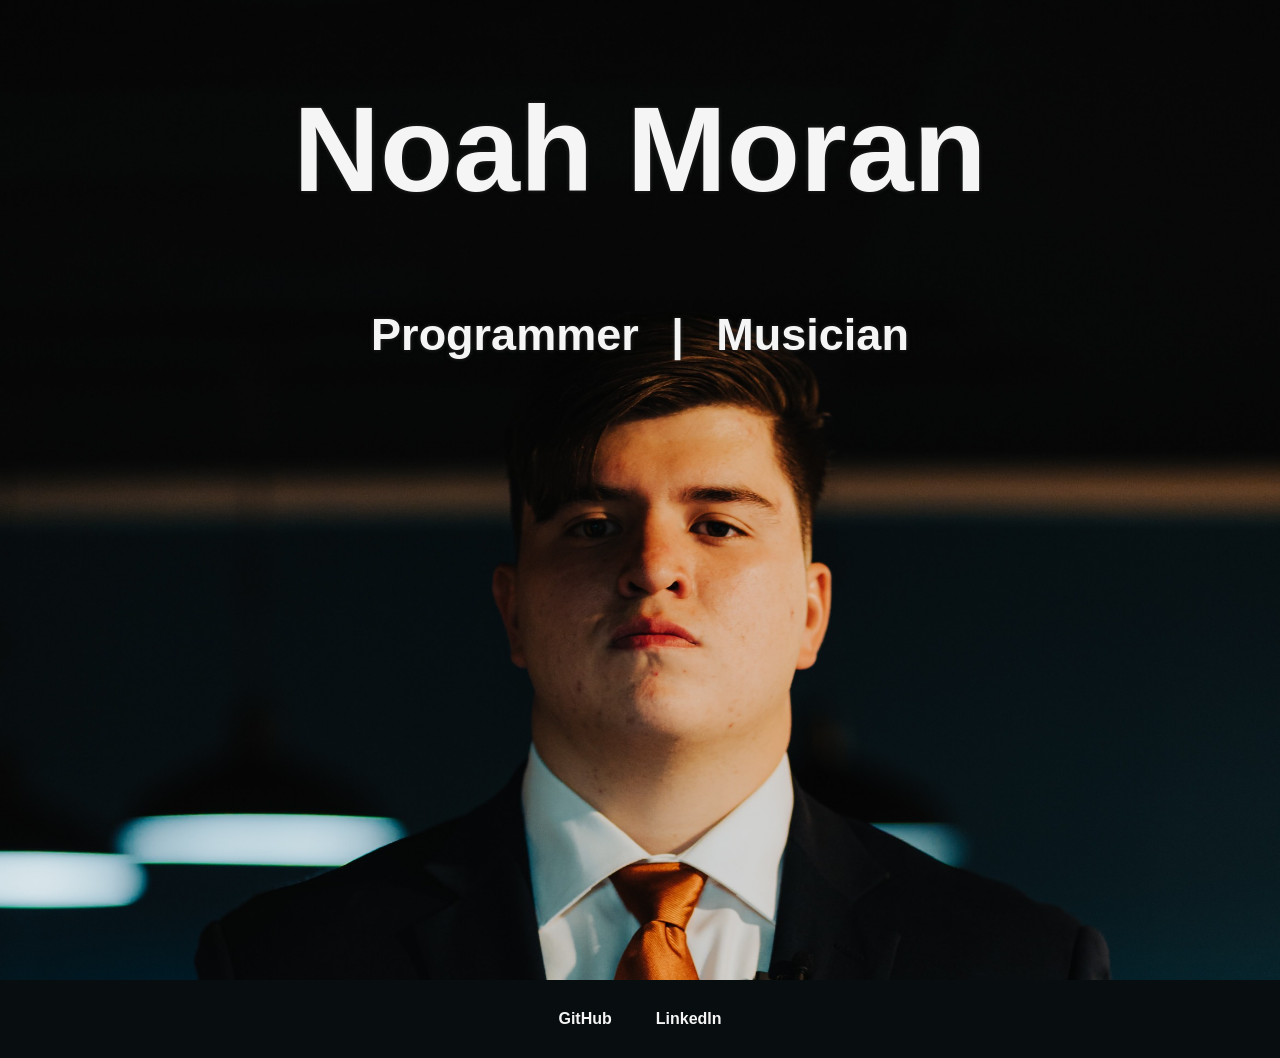
==== index.html @ e1f33503 "Add files via upload" ====
<!DOCTYPE html>
<html lang="en">
<head>
    <meta name ="viewport" content="width=device-width, intial-scale = 1.0">
    <meta charset="UTF-8">
    <title>Noah Moran - Portfolio</title>
    <link rel="stylesheet" href="styleSheets/homePage.css">
</head>
<body id="page1Background">
<div class="content"
    <div id="mainTitle">
        <h1 id="title">Noah Moran</h1>
        <h5 id="options"><a class="button" href="programmer.html">Programmer</a>  | <a class="button" href="">Musician</a>
    </div>
</div>
    <footer>
        <div class="social-media">
            <a href="github.com/nmoran512" class="button">GitHub</a>
            <a href="" class="button">LinkedIn</a>
        </div>
    </footer>
</body>
</html>
---- styleSheets/homePage.css ----
body, html{
    text-align: center;
    margin: 0;
    padding: 0;
    height: 100%;

}
#page1Background{
    background-image: url("/images/THE MORAN-112 (1).jpeg");
    background-size: cover;
}

header{
    background-color: #080D10;
    color: whitesmoke;
    padding: 10px 0;
}
#mainTitle{
    color: whitesmoke;
    font-family: sans-serif;
    font-size: 60px;
    text-shadow: 0 0 4px #2A292B;
}
#options{
    margin-top: 70px;
    font-size: 45px;
}
footer{
    text-align: center;
    position: relative;
    bottom:0;
}
.button{
    font-family: sans-serif;
    display: inline-block;
    padding: 10px 20px;
    cursor: pointer;
    color: whitesmoke;
    border: none;
    text-decoration: none;
    font-weight: bold;
}
.social-media{
    background: #080D10;
    padding: 20px;
}
.content{
    min-height: 100%
}
nav ul{
    list-style: none;
    text-align: center;
}
nav ul li{
    display: inline;
    font-weight: bold;
    text-shadow: 0 0 4px #2A292B;
}
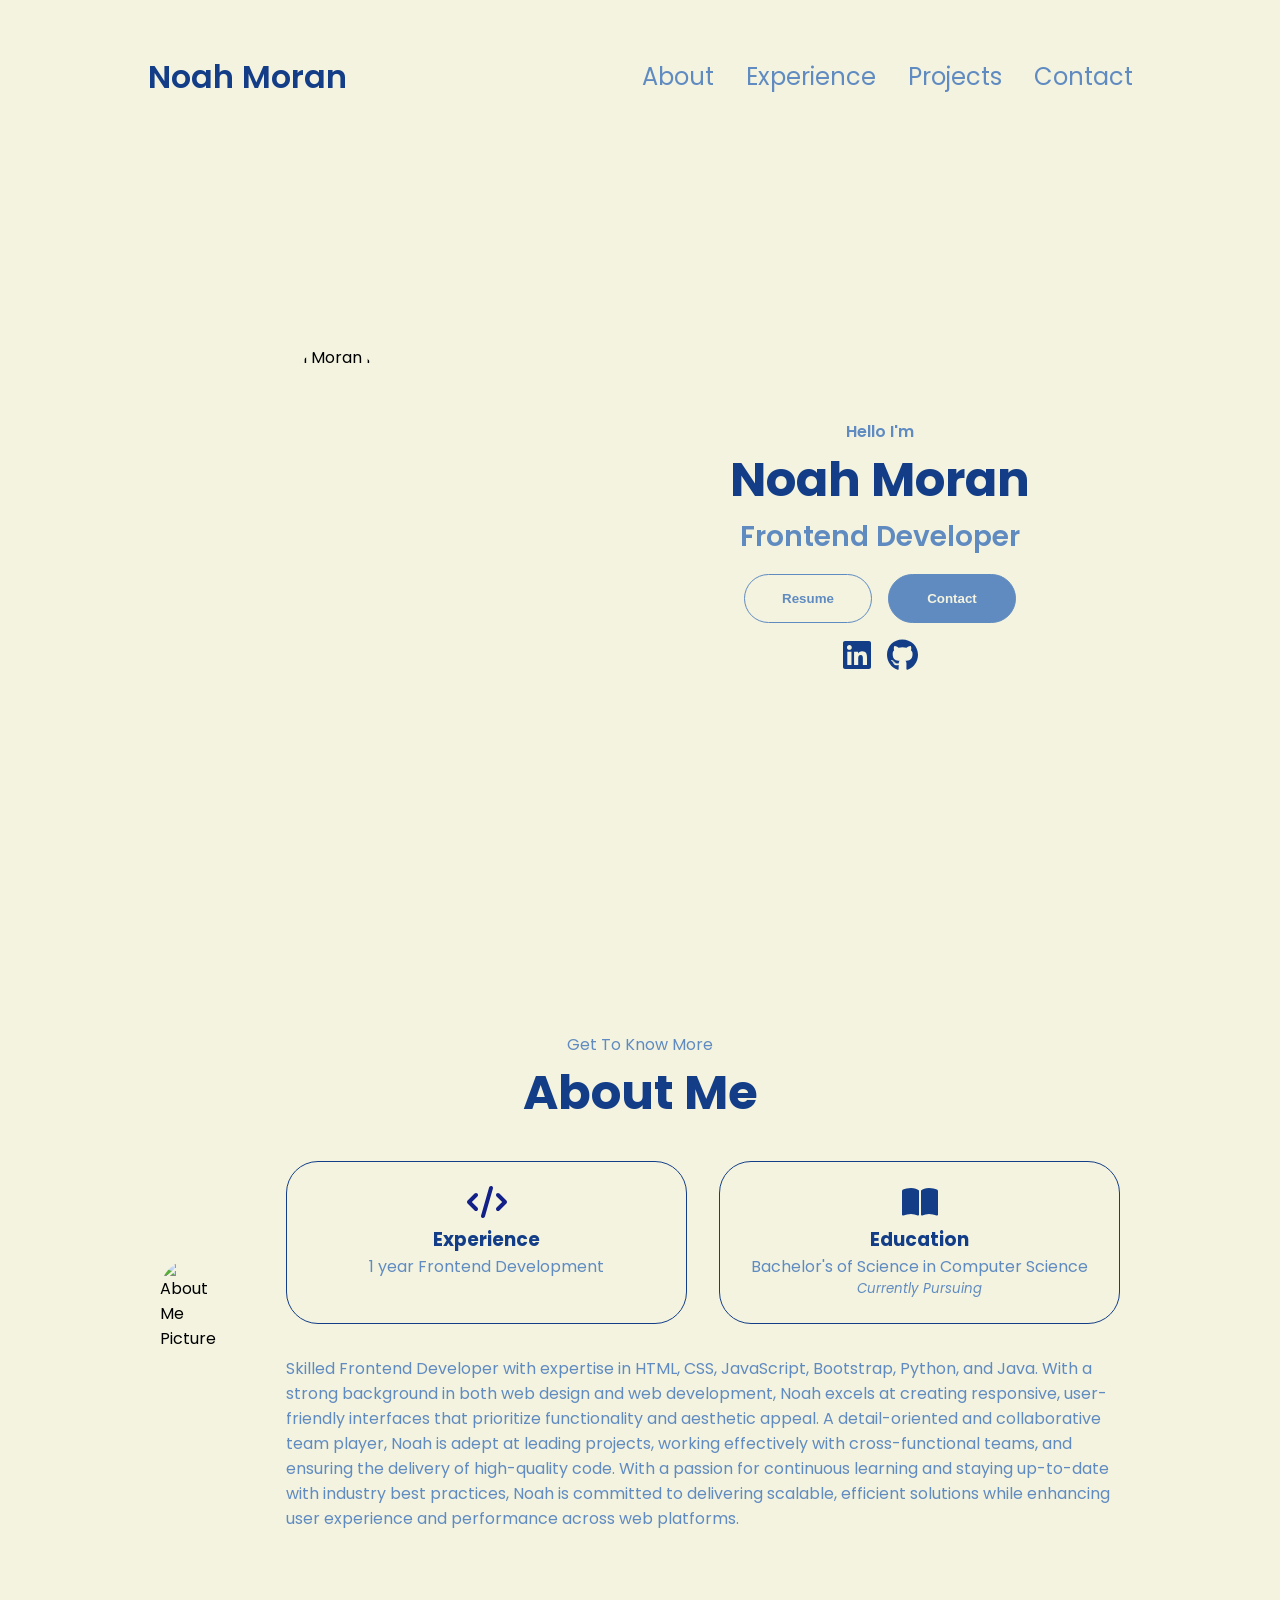
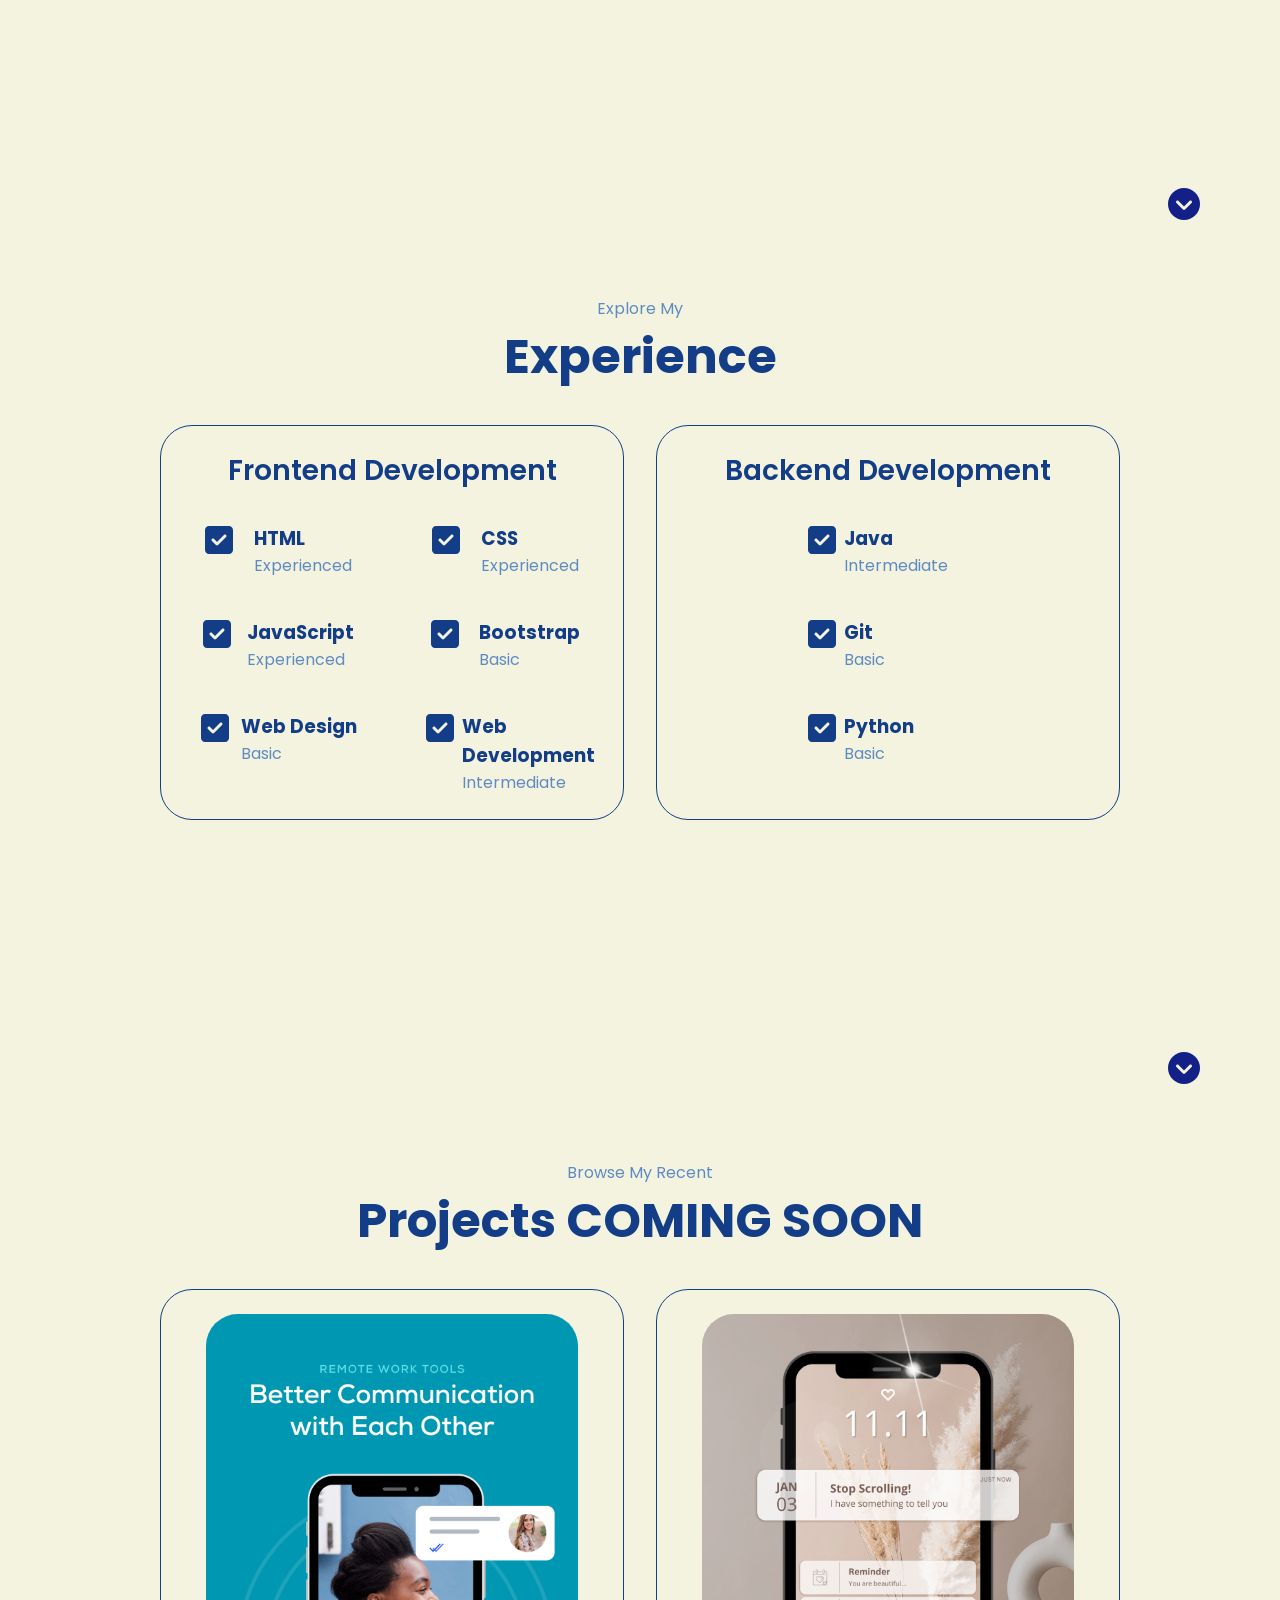
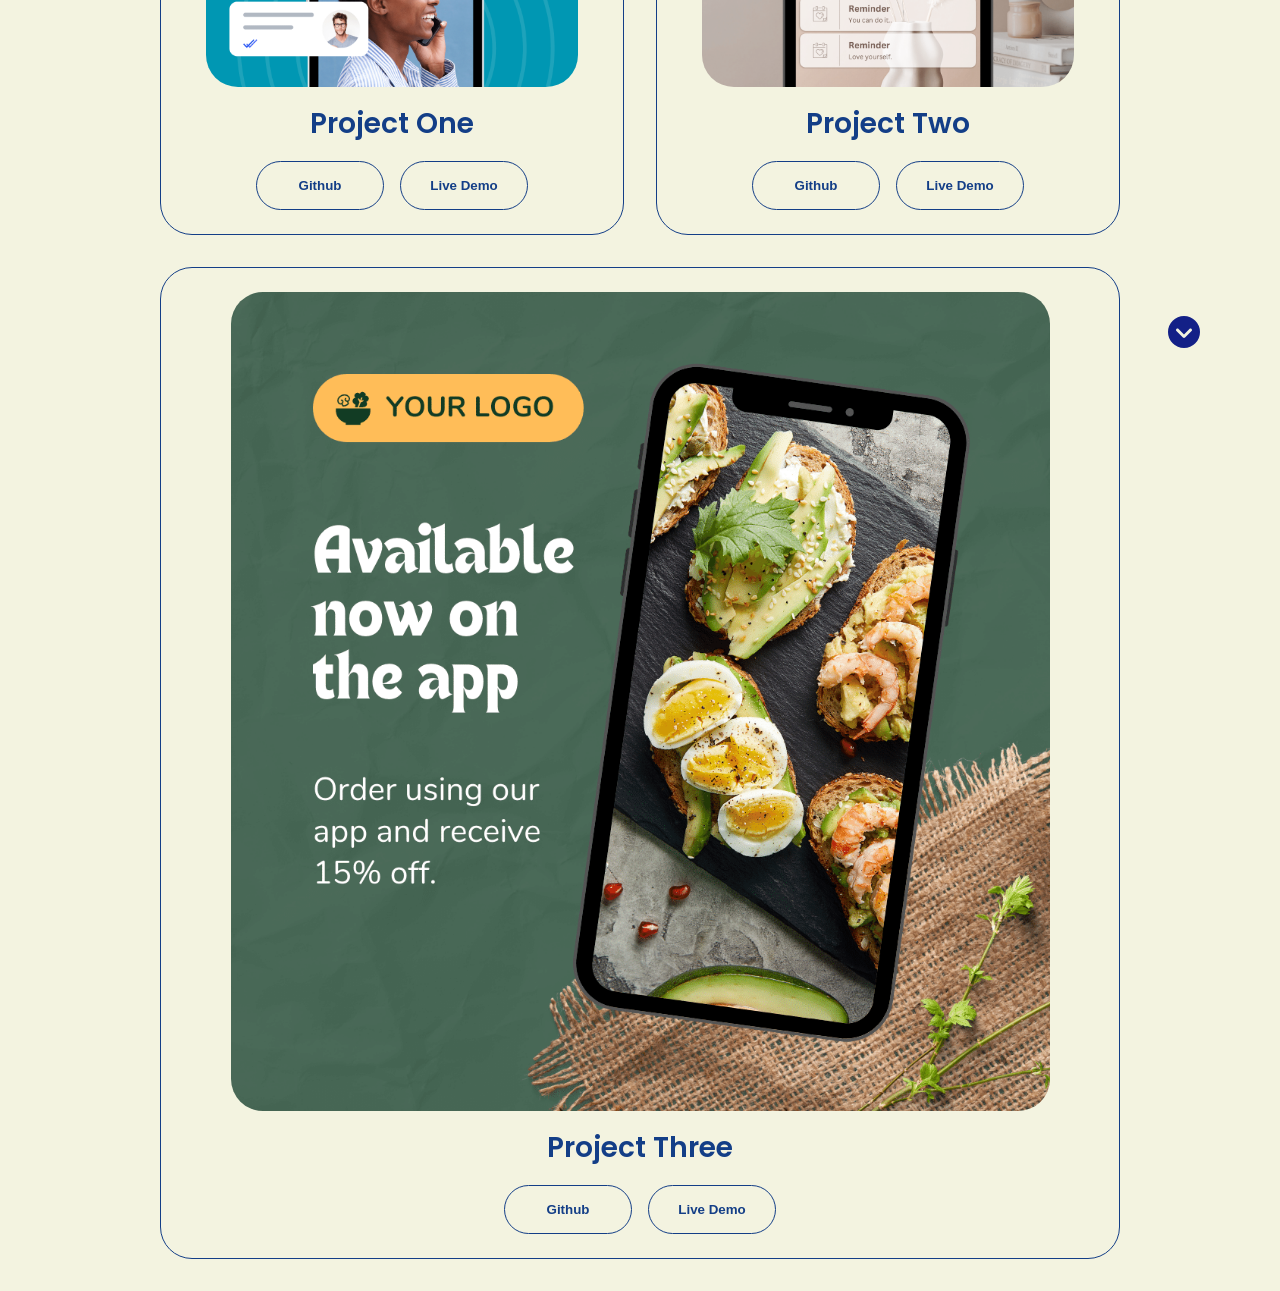
==== commit a610d9f9: "first commit" ====
--- a/index.html
+++ b/index.html
@@ -1,23 +1,253 @@
-<!DOCTYPE html>
-<html lang="en">
-<head>
-    <meta name ="viewport" content="width=device-width, intial-scale = 1.0">
-    <meta charset="UTF-8">
-    <title>Noah Moran - Portfolio</title>
-    <link rel="stylesheet" href="styleSheets/homePage.css">
-</head>
-<body id="page1Background">
-<div class="content"
-    <div id="mainTitle">
-        <h1 id="title">Noah Moran</h1>
-        <h5 id="options"><a class="button" href="programmer.html">Programmer</a>  | <a class="button" href="">Musician</a>
-    </div>
-</div>
-    <footer>
-        <div class="social-media">
-            <a href="github.com/nmoran512" class="button">GitHub</a>
-            <a href="" class="button">LinkedIn</a>
-        </div>
-    </footer>
-</body>
+<!DOCTYPE html>
+<html lang="en">
+<head>
+    <meta charset="UTF-8">
+    <meta name="viewport" content="width=device-width, initial-scale=1.0">
+    <title>Noah Moran</title>
+    <link rel="stylesheet" href="styles.css">
+    <link rel="stylesheet" href="mediaqueries.css">
+</head>
+<body>
+    <nav id="desktop-nav">
+    <div class="logo">Noah Moran</div> 
+    <div>
+        <ul class="nav-links">
+            <li><a href="#about">About</a></li>
+            <li><a href="#experience">Experience</a></li>
+            <li><a href="#project">Projects</a></li>
+            <li><a href="#contact">Contact</a></li>
+        </ul>
+    </div>
+    </nav>
+    <nav id="hamburger-nav">
+        <div class="logo">Noah Moran</div>
+        <div class="hamburger-menu">
+            <!-- onClick toggleMenu() toggle method that will toggle hamburger menu -->
+            <div class="hamburger-icon" onclick="toggleMenu()">
+                <span></span>
+                <span></span>
+                <span></span>
+            </div>
+            <div class="menu-links">
+                <!-- onClick toggleMenu() to close hamburger menu after any link is clicked -->
+                <li><a href="#about" onclick="toggleMenu()">About</a></li>
+                <li><a href="#experience" onclick="toggleMenu()">Experience</a></li>
+                <li><a href="#projects" onclick="toggleMenu()">Projects</a></li>
+                <li><a href="#contact" onclick="toggleMenu()">Contact</a></li>
+            </div>
+        </div>
+    </nav>
+    <section id="profile">
+        <div class="section__pic-container">
+            <img src="./assets/profile.png" alt="Noah Moran Picture" id="profile-img">
+        </div>
+        <div class="section__text">
+            <p class="section__text__p1">Hello I'm</p>
+            <h1 class="title">Noah Moran</h1>
+            <p class="section__text__p2">Frontend Developer</p>
+            <div class="btn-container">
+                <button class="btn btn-color-2" onclick="window.open('./assets/resume.pdf')">Resume</button>
+                <button class="btn btn-color-1" onclick="location.href='./#contact'">Contact</button>
+            </div>
+            <div id="socials-container">
+                <img src="./assets/linkedin.svg" alt="LinkedIn Profile"
+                class="icon" target="_blank" onclick="location.href='https://www.linkedin.com/in/noah-moran-4b2a51174'">
+                <img src="./assets/github.svg" alt="Github Profile"
+                class="icon" target="_blank" onclick="location.href='https://github.com/nmoran512'">
+            </div>
+        </div>
+    </section>
+    <section id="about">
+        <p class="section__text__p1">Get To Know More</p>
+        <h1 class="title">About Me</h1>
+        <div class="section-container">
+            <div class="section__pic-container">
+                <img src="./assets/about-profile.jpg" alt="About Me Picture" class="about-pic">
+            </div>
+            <div class="about-details-container">
+                <div class="about-containers">
+                    <div class="details-container">
+                        <img src="./assets/developer.svg" alt="Developer Icon" class="icon">
+                        <h3>Experience</h3>
+                        <p>1 year Frontend Development</p>
+                        
+                    </div>
+                    <div class="details-container">
+                        <img src="./assets/education.svg" alt="Education Icon" class="icon">
+                        <h3>Education</h3>
+                        <p>Bachelor's of Science in Computer Science</p>
+                        <p class="subtitle">Currently Pursuing</p>
+                    </div>      
+                </div>
+                <div class="text-container">
+                        <p>Skilled Frontend Developer with expertise in HTML, CSS, JavaScript, Bootstrap, Python, and Java. With a strong background in both web design and web development, Noah excels at creating responsive, user-friendly interfaces that prioritize functionality and aesthetic appeal. A detail-oriented and collaborative team player, Noah is adept at leading projects, working effectively with cross-functional teams, and ensuring the delivery of high-quality code. With a passion for continuous learning and staying up-to-date with industry best practices, Noah is committed to delivering scalable, efficient solutions while enhancing user experience and performance across web platforms.</p>
+                    </div>
+            </div>
+        </div>
+        <img src="./assets/arrow.svg" alt="Next Section Arrow" class="icon arrow" onclick="location.href='./#experience'">
+    </section>
+    <section id="experience">
+        <p class="section__text__p1">Explore My</p>
+        <h1 class="title">Experience</h1>
+        <div class="experience-details-container">
+            <div class="about-containers">
+                <div class="details-container">
+                    <h2 class="experience-sub-title">Frontend Development</h2>
+                    <div class="article-container">
+                        <article>
+                            <img src="./assets/check.svg" alt="Experience icon" class="icon">
+                            <div>
+                                <h3>HTML</h3>
+                                <p>Experienced</p>
+                            </div>
+                        </article>
+                        <article>
+                            <img src="./assets/check.svg" alt="Experience icon" class="icon">
+                            <div>
+                                <h3>CSS</h3>
+                                <p>Experienced</p>
+                            </div>
+                        </article>
+                        <article>
+                            <img src="./assets/check.svg" alt="Experience icon" class="icon">
+                            <div>
+                                <h3>JavaScript</h3>
+                                <p>Experienced</p>
+                            </div>
+                        </article>
+                        <article>
+                            <img src="./assets/check.svg" alt="Experience icon" class="icon">
+                            <div>
+                                <h3>Bootstrap</h3>
+                                <p>Basic</p>
+                            </div>
+                        </article>
+                        <article>
+                            <img src="./assets/check.svg" alt="Experience icon" class="icon">
+                            <div>
+                                <h3>Web Design</h3>
+                                <p>Basic</p>
+                            </div>
+                        </article>
+                        <article>
+                            <img src="./assets/check.svg" alt="Experience icon" class="icon">
+                            <div>
+                                <h3>Web Development</h3>
+                                <p>Intermediate</p>
+                            </div>
+                        </article>
+                    </div>
+                </div>
+                <div class="details-container">
+                    <h2 class="experience-sub-title">Backend Development</h2>
+                    <div class="article-container backend-container">
+                            <article class="backend">
+                                <img src="./assets/check.svg" alt="Experience icon" class="icon">
+                                <div>
+                                    <h3>Java</h3>
+                                    <p>Intermediate</p>
+                                </div>
+                            </article>
+                            <article class="backend">
+                                <img src="./assets/check.svg" alt="Experience icon" class="icon">
+                                <div>
+                                    <h3>Git</h3>
+                                    <p>Basic</p>
+                                </div>
+                            </article>
+                            <article class="backend">
+                                <img src="./assets/check.svg" alt="Experience icon" class="icon">
+                                <div>
+                                    <h3>Python</h3>
+                                    <p>Basic</p>
+                                </div>
+                            </article>
+                    </div>
+                </div>
+            </div>
+        </div>
+        <img src="./assets/arrow.svg" alt="Next Section Arrow" class="icon arrow" onclick="location.href='./#projects'">
+    </section>
+    <section id="projects">
+        <p class="section__text__p1">Browse My Recent</p>
+        <h1 class="title">Projects COMING SOON</h1>
+        <div class="experience-details-container">
+            <div class="about-containers about-projects">
+                <div class="details-container color-container">
+                    <div class="article-container">
+                        <img src="./assets/project-1.png" alt="Project 1" class="project-img">
+                    </div>
+                    <h2 class="experience-sub-title project-title">Project One</h2>
+                    <div class="btn-container">
+                        <button class="btn btn-color-2 project-btn" onclick="location.href='https://github.com/nmoran512'">
+                            Github
+                        </button>
+                        <button class="btn btn-color-2 project-btn" onclick="location.href='https://github.com/nmoran512'">
+                            Live Demo
+                        </button>                 
+                    </div>
+                </div>
+                <div class="details-container color-container">
+                    <div class="article-container">
+                        <img src="./assets/project-2.png" alt="Project 2" class="project-img">
+                    </div>
+                    <h2 class="experience-sub-title project-title">Project Two</h2>
+                    <div class="btn-container">
+                        <button class="btn btn-color-2 project-btn" onclick="location.href='https://github.com/nmoran512'">
+                            Github
+                        </button>
+                        <button class="btn btn-color-2 project-btn" onclick="location.href='https://github.com/nmoran512'">
+                            Live Demo
+                        </button>
+                        
+                    </div>
+                </div>
+                <div class="details-container color-container">
+                    <div class="article-container">
+                        <img src="./assets/project-3.png" alt="Project 3" class="project-img">
+                    </div>
+                    <h2 class="experience-sub-title project-title">Project Three</h2>
+                    <div class="btn-container">
+                        <button class="btn btn-color-2 project-btn" onclick="location.href='https://github.com/nmoran512'">
+                            Github
+                        </button>
+                        <button class="btn btn-color-2 project-btn" onclick="location.href='https://github.com/nmoran512'">
+                            Live Demo
+                        </button> 
+                    </div>
+                </div>
+            </div>
+        </div>
+        <img src="./assets/arrow.svg" alt="Next Section Arrow" class="icon arrow" onclick="location.href='./#contact'">
+    </section>
+    <section id="contact">
+        <p class="section__text__p1">Get in Touch</p>
+        <h1 class="title">Contact Me</h1>
+        <div class="contact-info-upper-container">
+            <div class="contact-info-container">
+                <img src="./assets/email.svg" alt="Email Icon" class="icon contact-icon">
+                <p><a href="mailto: noahmoran512@gmail.com">noahmoran512@gmail.com</a></p>
+            </div>
+            <div class="contact-info-container">
+                <img src="./assets/linkedin.svg" alt="LinkedIn Icon" class="icon contact-icon">
+                <p><a href="https://www.linkedin.com/in/noah-moran-4b2a51174" target="_blank">LinkedIn</a></p>
+            </div>
+        </div>
+    </section>
+    <footer>
+        <nav>
+            <div class="nav-links-container">
+                <ul class="nav-links">
+                    <li><a href="#about">About</a></li>
+                    <li><a href="#experience">Experience</a></li>
+                    <li><a href="#project">Projects</a></li>
+                    <li><a href="#contact">Contact</a></li>
+                </ul> 
+            </div>
+        </nav>
+        <p>Copyright &#169; 2024 Noah Moran. All Rights Reserved</p>
+    </footer>
+  <script src="script.js">
+  </script>
+</body>
 </html>
--- a/styles.css
+++ b/styles.css
@@ -0,0 +1,379 @@
+/* GENERAL STYLING */
+@import url('https://fonts.googleapis.com/css2?family=Poppins:ital,wght@0,100;0,200;0,300;0,400;0,500;0,600;0,700;0,800;0,900;1,100;1,200;1,300;1,400;1,500;1,600;1,700;1,800;1,900&display=swap');
+
+
+*{
+    margin: 0;
+    padding: 0;
+}
+body {
+    background: #F3F3E0;
+    font-family: Poppins, sans-serif;
+}
+html {
+    scroll-behavior: smooth;
+}
+p{
+    color: #608BC1;
+}
+/* TRANSITION */
+a, .btn {
+    transition: all 300ms ease;
+}
+
+/* DESKTOP NAV */
+nav, .nav-links{
+    display: flex;
+}
+nav{
+    justify-content: space-around;
+    align-items: center;
+    height: 17vh;
+}
+.nav-links{
+    gap: 2rem;
+    list-style: none;
+    font-size: 1.5rem;
+}
+a{
+    color: #608BC1;
+    text-decoration: none;
+    text-decoration-color: white; 
+}
+a:hover {
+    color: #CBDCEB;
+    text-decoration: underline;
+    text-underline-offset: 1rem;
+    text-decoration-color: #608BC1;
+}
+.logo{
+   font-weight: 600;
+   color: #133E87; 
+   font-size: 2rem;
+}
+.logo:hover{
+    cursor: default;
+}
+/* Hamburger menu */
+#hamburger-nav{
+    display: none;
+}
+.hamburger-menu{
+    position: relative;
+    display: inline-block;
+}
+.hamburger-icon{
+    display: flex;
+    flex-direction: column;
+    justify-content: space-between;
+    height: 24px;
+    width: 30px;
+    cursor: pointer;
+}
+.hamburger-icon span{
+    width: 100%;
+    height: 2px;
+    background-color:  #133E87;
+    transition: all 0.3 ease-in-out
+}
+.menu-links{
+    background: #F3F3E0;
+    position: absolute;
+    top: 100%;
+    right: 0%;
+    width: fit-content;
+    max-height: 0;
+    overflow: hidden;
+    transition: all 0.3 ease-in-out;
+}
+.menu-links a{
+    display: block;
+    padding: 10px;
+    text-align: center;
+    font-size: 1.5rem;
+    color: #608BC1;
+    text-decoration: none;
+    transition: all 0.3 ease-in-out;
+}
+.menu-links li{
+    list-style: none;
+}
+/* When toggleMenu() is activated */
+.menu-links.open{
+    max-height: 300px;
+}
+/* Turns hamburger lines into an x to "exit" out of the menu */
+/* Initial toggle of the menu */
+.hamburger-icon.open span:first-child{
+    transform: rotate(45deg) translate(10px, 5px);
+}
+.hamburger-icon.open span:nth-child(2){
+   opacity: 0;
+}
+
+.hamburger-icon.open span:last-child{
+    transform: rotate(-45deg) translate(10px, -5px);
+}
+/* When Hamburge menu is toggled again, it will put the hamburger menu look back */
+.hamburger-icon span:first-child{
+    transform: none;
+}
+.hamburger-icon span:nth-child{
+    opacity: 1;
+}
+.hamburger-icon span:last-child{
+    transform: none;
+}
+/* SECTIONS */
+#profile-img{
+    border-radius: 50%;
+}
+section {
+    padding-top: 4vh;
+    height: 96vh;
+    margin: 0 10rem;
+    box-sizing: border-box;
+    min-height: fit-content;
+}
+.section-container{
+    display: flex;
+}
+#profile {
+    display: flex;
+    justify-content: center;
+    gap: 5rem;
+    height: 80vh;
+
+}
+.section__pic-container{
+    display: flex;
+    height: 400px;
+    width: 400px;
+    margin: auto 0;
+}
+.section__text {
+    align-self: center;
+    text-align: center;
+}
+.section__text p {
+    font-weight: 600;
+}
+.section__text__p1 {
+    text-align: center;
+    
+}
+.section__text__p2{
+    font-size: 1.75rem;
+    margin-bottom: 1rem;
+}
+
+.title {
+    color: #133E87;
+    font-size: 3rem;
+    text-align: center;
+}
+#socials-container {
+    display: flex;
+    justify-content: center;
+    margin-top: 1rem;
+    gap: 1rem;
+}
+/* ICONS */
+.icon{
+    cursor: pointer;
+    height: 2rem;
+}
+/* BUTTONS */
+.btn-container{
+    display: flex;
+    justify-content: center;
+    gap: 1rem;
+}
+.btn{
+    font-weight: 600;
+    transition: all 300ms ease;
+    padding: 1rem;
+    width: 8rem;
+    border-radius: 2rem;
+}
+.btn-color-2{
+    border: #608BC1 0.1rem solid;
+    color: #608BC1;
+
+}
+.btn-color-1{
+    background: #608BC1;
+    color: #F3F3E0;
+    border: #608BC1 0.1rem solid;
+}
+.btn-color-1:hover, .btn-color-2:hover{
+    cursor: pointer;
+    background: #133E87;
+    color: #F3F3E0;
+    border: #133E87;
+}
+
+.btn-color-2 {
+    background: none;
+}
+
+
+.btn-container{
+    gap: 1rem
+}
+
+/* ABOUT SECTION */
+
+#about{
+    position: relative;
+}
+.about-containers {
+    display: flex;
+    gap: 2rem;
+    margin-bottom: 2rem;
+    margin-top: 2rem;
+}
+.about-details-container{
+    justify-content: center;
+    flex-direction: column;
+}
+.about-containers, .about-detail-container{
+    display: flex;
+}
+.subtitle{
+    font-size: smaller;
+    font-style: italic;
+}
+#skills-list{
+    list-style: none;
+    color: #608BC1;
+}
+.about-pic{
+    border-radius: 2rem;
+}
+.arrow{
+    position: absolute;
+    right: -5rem;
+    bottom: 2.5rem;
+}
+.details-container{
+    padding: 1.5rem;
+    flex: 1;
+    background: #F3F3E0;
+    border-radius: 2rem;
+    border: #133E87 0.1rem solid;
+    text-align: center;
+}
+h3{
+    color: #133E87;
+}
+.details-container p {
+    color: #608BC1;
+}
+.section-container{
+    gap: 4rem;
+    height: 80%;
+}
+.section__pic-container{
+    height: 400px;
+    width: 400px;
+    margin: auto 0
+}
+/* EXPERIENCE SECTION */
+#experience{
+    position: relative;
+}
+.experience-sub-title{
+    color: #133E87;
+    font-weight: 600;
+    font-size: 1.75rem;
+    margin-bottom: 2rem;
+}
+
+.experience-details-container{
+    display: flex;
+    justify-content: center;
+    flex-direction: column;
+}
+
+.article-container{
+    display: flex;
+    text-align: initial;
+    flex-wrap: wrap;
+    flex-direction: row;
+    gap: 2.5rem;
+    justify-content: space-around;
+}
+.backend{
+    justify-content: left;
+}
+
+article {
+    display: flex;
+    width: 10rem;
+    justify-content: space-around;
+    gap: 0.5rem;
+}
+article .icon{
+    cursor: default;
+}
+/* PROJECTS */
+#projects {
+    position: relative;
+}
+.color-container{
+    border-color: #133E87;
+    background: #F3F3E0;
+}
+.project-img{
+    border-radius: 2rem;
+    width: 90%;
+    height: 90%;
+}
+.project-title{
+    margin: 1rem;
+    color: #133E87;
+}
+.project-btn{
+    color: #133E87;
+    border-color:#133E87;
+}
+/* CONTACT */
+#contact{
+    display: flex;
+    justify-content: center;
+    flex-direction: column;
+    height: 70vh;
+}
+.contact-info-upper-container{
+    display: flex;
+    justify-content: center;
+    border-radius: 2rem;
+    border: #608BC1 0.1rem solid;
+    border-color: #133E87;
+    background: #F3F3E0;
+    margin: 2rem auto;
+    padding: 0.5rem;
+}
+.contact-info-container {
+    display: flex;
+    align-items: center;
+    justify-content: center;
+    gap: 0.5rem;
+    margin: 1rem;
+}
+.contact-info-container p {
+    font-size: larger;
+}
+.contact-icon{
+    cursor: default;
+    height:c 2.5rem;
+}
+/* FOOTER Section */
+footer{
+    height: 26vh;
+    margin: 0 1rem;
+}
+footer p{
+    text-align: center;
+}
--- a/mediaqueries.css
+++ b/mediaqueries.css
@@ -0,0 +1,112 @@
+@media screen and  (max-width: 1400px){
+    #profile{
+        height: 83vh;
+        margin-bottom: 6rem;
+    }
+    .about-containers{
+        flex-wrap: wrap;
+    }
+}
+
+@media screen and  (max-width: 1200px){
+    #desktop-nav{
+        display: none;
+    }
+    #hamburger-nav{
+        display: flex;
+    }
+    #experience, .experience-details-container {
+        margin-top: 2rem;
+    }
+    #profile, .section-container {
+        display: block;
+    }
+    .arrow {
+        display: none;
+    }
+    section, .section-container {
+        height: fit-content;
+    }
+    section {
+        margin: 0 5%;
+    }
+    .section__pic-container{
+        width: 275px;
+        height: 275px;
+        margin: 0 auto 2rem;
+    }
+    .about-containers {
+        margin-top: 0;
+    }
+
+}
+@media screen and (max-width: 600px) {
+    #contact, footer {
+        height: 40vh;
+    }
+    #profile {
+        height: 83vh;
+        margin-bottom: 0;
+    }
+    #profile-img {
+        height: 30vh;
+    }
+    article {
+        font-size: 1rem;
+    }
+    footer nav {
+        height: fit-content;
+        margin-bottom: 2rem;
+    }
+    .about-containers, .contact-info-upper-container, .btn-container {
+        flex-wrap: wrap;
+    }
+    .contact-info-container {
+        margin: 0;
+    }
+    .contact-info-container p, .nav-links li a {
+        font-size: 1rem;
+    }
+    .experience-sub-title{
+        font-size: 1.25rem;
+    }
+    .logo{
+        font-size: 1.5rem;
+    }
+    .nav-links{
+        flex-direction: column;
+        gap: 0.5rem;
+        text-align: center;
+    }
+    
+    .section__pic-container {
+        width: auto;
+        height: 50vw;
+        justify-content: center;
+    }
+    .section__text__p2{
+        font-size: 1.25rem;
+    }
+    .title {
+        font-size: 2rem;
+    }
+    .text-container {
+        text-align: justify;
+    }
+}
+@media  screen and (max-width: 1573px){
+    .backend-container{
+        flex-direction: column;
+        align-items: center;
+    }
+    
+}
+@media screen and (min-width: 754px) and (max-width: 1147px) {
+    .about-projects{
+        display: flex;
+        flex-direction: column;
+        padding-left: 10rem;
+        padding-right: 10rem;
+    }
+}
+
